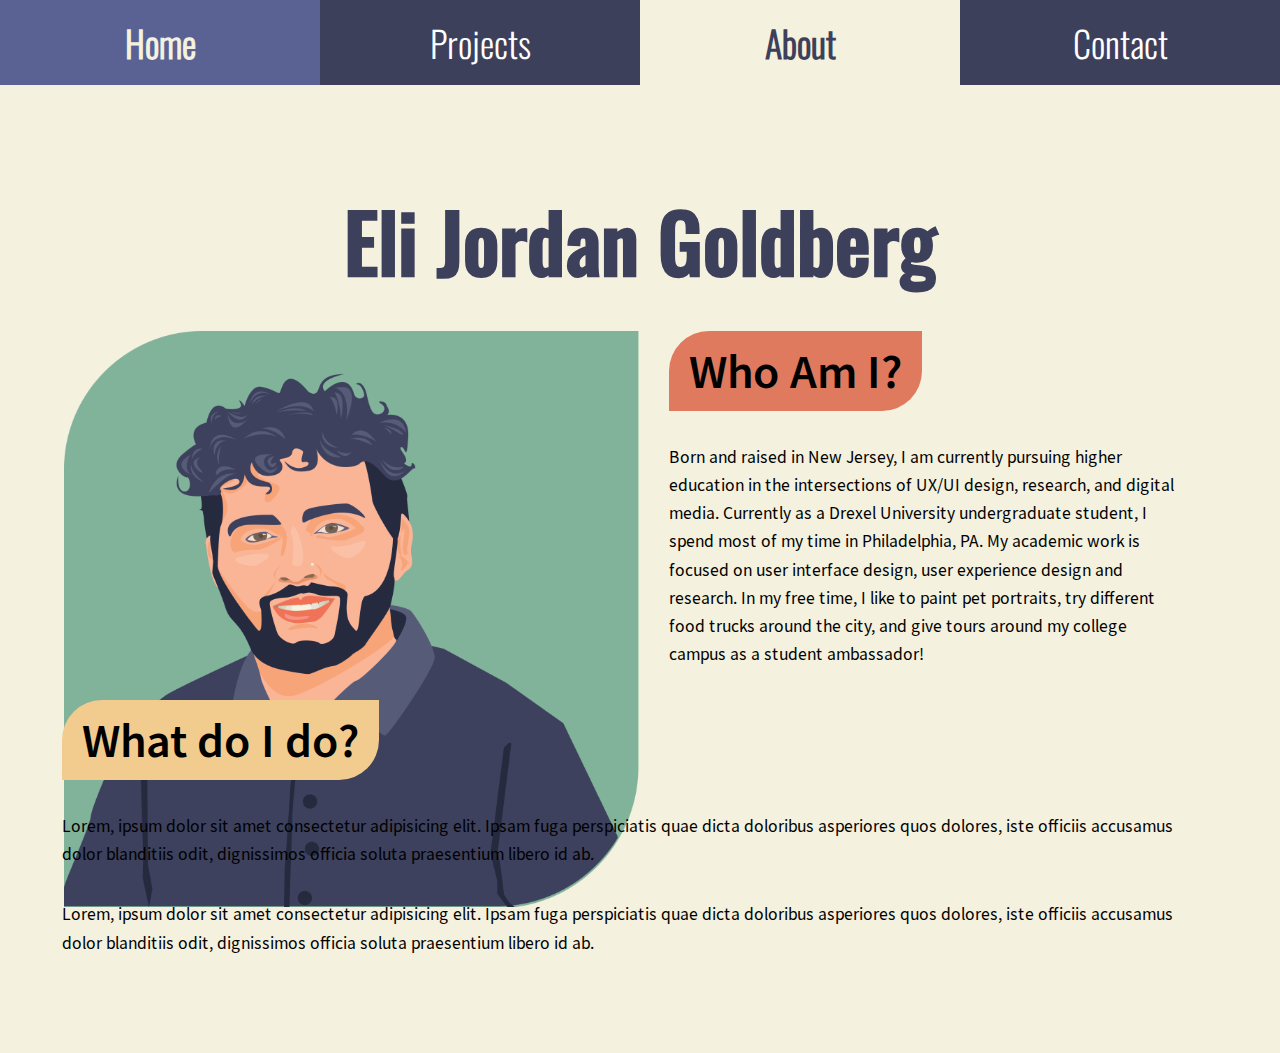
==== about.html @ 9861c435 "cosign content and initial contact info" ====
<!DOCTYPE html>
<html lang="en">
<head>
    <meta charset="UTF-8">
    <meta http-equiv="X-UA-Compatible" content="IE=edge">
    <meta name="viewport" content="width=device-width, initial-scale=1.0">
    <link rel="stylesheet" href="stylesheet.css">
    <title>Home-EJGDesign</title>
</head>
<body>
    <header>
            <img id="toggleopen" class="icon" src="imgs/menubutton.png" alt="hamburger menu icon"/>
        <nav id="menunav">
                <img id="toggleclose" class="icon" src="imgs/menuexit.png" alt="close menu icon" />
            <ul>
                <li>
                    <a  href="index.html">Home</a>
                </li>
                <li>
                    <a href="index.html#projects">Projects</a>
                </li>
                <li>
                    <a class="currentpage" href="about.html">About</a>
                </li>
                <li>
                    <a href="contact.html">Contact</a>
                </li>
            </ul>
        </nav>
        <section>
         <h1>
             Eli Jordan Goldberg
         </h1>
        <div class="wrapper1">
            <img class="heroimg" src="imgs/heroimg2.png" alt="illustration of designer Eli Goldberg with a green background"/>
            <section class=" aboutleft vertflex">
                <div>
                    <h2 class="red">
                        Who Am I?
                    </h2>
                </div>
                <div>
                    <p>
                        Born and raised in New Jersey, I am currently pursuing higher education in the intersections of UX/UI design, research, and digital media. Currently as a Drexel University undergraduate student, I spend most of my time in Philadelphia, PA. My academic work is focused on user interface design, user experience design and research. In my free time, I like to paint pet portraits, try different food trucks around the city, and give tours around my college campus as a student ambassador!
                    </p>
                </div>
            <div class="vertflex aboutpg whatdoido ">
                <div>
                    <h2 class="yellow right">
                        What do I do?
                    </h2>
                </div>
                <p>
                    Lorem, ipsum dolor sit amet consectetur adipisicing elit. Ipsam fuga perspiciatis quae dicta doloribus asperiores quos dolores, iste officiis accusamus dolor blanditiis odit, dignissimos officia soluta praesentium libero id ab.
                </p>
                <p>
                    Lorem, ipsum dolor sit amet consectetur adipisicing elit. Ipsam fuga perspiciatis quae dicta doloribus asperiores quos dolores, iste officiis accusamus dolor blanditiis odit, dignissimos officia soluta praesentium libero id ab.
                </p>
            </div>
        </section>
    </div>
</section>
        </header>
    <script src="script.js"></script>
</body>
---- stylesheet.css ----
* {
    box-sizing: border-box;
    -moz-box-sizing: border-box;
    -webkit-box-sizing: border-box;
  }

:root {
    --main_bg: #F4F1DE;
    --mainred: #E07A5F;
    --maingreen: #81B29A;
    --mainblue: #5A6193;
    --mainnavy: #3D405B;
    --mainyellow: #F2CC8F;

    --border_rad: 40px 0 40px 0;

    --largetextmob: 2.8rem;
    --navtextmob: 2.25rem;
    --medtextmob: 1.4rem;
    --smalltextmob: 1.2rem;

    --margintgr: 7.5vw 0 2.5vw 0;
    --marginapt: 10vw 0;
}

@font-face {
    font-family: OswaldBold;
    src: url(fonts/Oswald-VariableFont_wght.ttf);
    font-weight: 500;
  }
  @font-face {
    font-family: Oswald;
    src: url(fonts/Oswald-VariableFont_wght.ttf);
    font-weight: 300;
  }

  @font-face {
    font-family: SemiBoldSSP;
    src: url(fonts/SourceSansPro-SemiBold.ttf);
  }

  @font-face {
    font-family: BoldSSP;
    src: url(fonts/SourceSansPro-Bold.ttf);
  }
  @font-face {
    font-family: ItalicSSP;
    src: url(fonts/SourceSansPro-Italic.ttf);
  }

  @font-face {
    font-family: RegSSP;
    src: url(fonts/SourceSansPro-Regular.ttf);
  }
/* Background Color */
body {
    background-color: var(--main_bg);
    margin: 0;
}
section {
    /* position: static; */
    padding: 0 5%;
    margin: var(--marginapt);
}
/* Shapes */
.square {
    min-height: 10vw;
    min-width: 10vw;
    max-width: 400px;
    max-height: 400px;
    border-radius: var(--border_rad);
    margin: 0 2vw;
    padding: .75rem;
}

.itemsquare {
    position: relative;
    display: inline-block;
    width: 80%;
    max-width: 250px;

    border-radius: var(--border_rad);
    padding: 1.5rem;
    margin: 0 0 5vw;
}

.borderoppo {
    border-radius: 0 40px 0 40px;
}

/* Colors */

.blue {
    background-color: var(--mainblue);
}
.red {
    background-color: var(--mainred);
}
.green {
    background-color: var(--maingreen);
}
.yellow {
    background-color: var(--mainyellow);
}
.whitetext {
    color: white;
}
/* Fonts */
h1 {
    font-family: 'Segoe UI', Tahoma, Geneva, Verdana, sans-serif;
    font-family: "OswaldBold";
    font-size: var(--largetextmob);
    color: var(--mainnavy);
    text-align: center;
    margin: var(--margintgr);
}
h2 {
    display: inline-block;
    font-family: Verdana, Geneva, Tahoma, sans-serif;
    font-family: "SemiBoldSSP";
    font-size: 1.75rem;
    border-radius: var(--border_rad);
    padding: 10px 20px;
    margin: 0 0 2rem;
}
h3 {
    float: left;
    font-family: 'Segoe UI', Tahoma, Geneva, Verdana, sans-serif;
    font-family: "ItalicSSP";
    font-size: var(--medtextmob);
    margin: 0;
    text-align: center;
}
h4 {
    /* button */
    display: inline-block;
    font-family: Verdana, Geneva, Tahoma, sans-serif;
    font-family: "RegSSP";
    font-size: 1.2rem;
    color: white;
    margin: 10px 0;
    
}
h5 {
    font-family: 'Segoe UI', Tahoma, Geneva, Verdana, sans-serif;
    font-family: "Oswald";
    font-size: 1.6rem;
    color: black;
    /* padding: .5rem 1rem 0; */
    margin: 3rem auto 0;
    text-align: center;

}
h6 {
    font-family: 'Segoe UI', Tahoma, Geneva, Verdana, sans-serif;
    font-family: "Oswald";
    font-size: 1.4rem;
    color: var(--mainblue);
    margin: 2rem 0 1rem;
}
p {
    font-family: Verdana, Geneva, Tahoma, sans-serif;
    font-family: "RegSSP";
    font-size: 1.2rem;
    line-height: 1.8rem;
    margin: 0 0 2rem;
}
h5 + p {
    margin-top: 2.5rem;
}
q {
    font-family: Verdana, Geneva, Tahoma, sans-serif;
    font-family: "RegSSP";
    font-style: italic;
    color:var(--mainnavy);
    line-height: 1.4;
    font-size: 1rem;
    display: block;
    margin: 0 0 2rem;
}
/* Flexbox */
.wrapper {
    display: flex;
    width:100%;
    padding: 0;
    justify-content: space-between;
    align-content: center;
}

.vertflex {
    display: flex;
    flex-direction: column;
}

button {
    width:fit-content;
    display: flex;
    flex-wrap: nowrap;
    flex-direction: row;
    align-items: center;
    justify-items: center;
    background-color: var(--mainnavy);
    padding: 5px 20px;
    border-radius: 50px;
    border-width: 0;
}

.right {
    float: right;
    align-self: flex-end;
}
/* Images */
.heroimg {
    max-width: 100%;
    min-width: 35vw;
}
.caseimg, .caseimgsmaller {
    width: 100%;
    margin: 1rem 0 0;
}
.maincaseimg {
    width:100%;
    margin-top: -20%;
    z-index: -1;
}
.starting {
    margin-top:0;
}
.coverimg {
    display: block;
    max-width: 90%;
    margin: 5% auto;
}
.arrow {
    margin: 0 auto;
    height: 2rem;
}

.itemheading {
    font-family: 'Segoe UI', Tahoma, Geneva, Verdana, sans-serif;
    font-family: "BoldSSP";
    font-weight: bold;
    font-size: var(--medtextmob);
}


.itemtrait {
    background-color: var(--main_bg);
    padding: 1rem 1rem 1rem 3rem;
    float: inline-end;
    border-radius: 0 50px 50px 0;
    margin-left: -1.5rem;

}

p + .caseimg {
    margin: 1rem 0;
}

ol li {
    text-align: left;
    margin: 1rem 0;
}
ol {
    padding: 0;
}

/* nav menu */

#toggleopen {
    position: relative;
    top: 0;
    left: 0;
}
nav {
    background-color: var(--mainnavy);
    position: relative;
    width: 100vw;
    padding: 0 0 5% 0;
    display: none;
}
.invisible {
    display: none;
}

.visible {
    display: block;
    animation: fadein .35s ease-in-out 0s normal;
}

@keyframes fadein {
    from {
        transform: translateY(-100%);
        /* opacity: 0%; */
    }
    to {
        transform: translateY(0%);
        /* opacity: 100%; */
    }
}

.icon {
 padding: 5% 0 0 5%;
}
ul {
    padding: 0;
}
li {
    list-style: none;
    text-align: center;
    margin: 5%;
}
a {
    color: white;
    text-decoration: none;
    font-family: 'Segoe UI', Tahoma, Geneva, Verdana, sans-serif;
    font-family: "Oswald";
    font-size: var(--navtextmob);    
}
button a {
    font-size: var(--medtextmob);  
}

/* Portrait Tablet */

@media screen and (min-width: 680px ) {

.itemsquare {
    max-width: 300px;
}
.heroimg {
    width: 65%;
    height: 65%;
    display: block;

}
section.wrapper {
    flex-direction: column;
    width: 25%;
    height: 100;
    margin: 0 0 0 5%;
    align-content: space-between;
}

section.wrapper div {
    display: block;
}
h3.square {
    font-size: 2.2rem;
    display: flex;
    justify-content: center;
    align-items: center;
}
.about {
    margin-left:0;
    padding: 0;
}
h1 {
    font-size: 4rem;
}
h2 {
    font-size: 2.4rem;
}
h5 {
    font-size: 2rem;

}
.wrapper1, div.wrapper {
    display: flex ;
    flex-direction: row;
    flex-wrap: wrap;
}
p {
    font-size:  var(--smalltextmob);
    line-height: 2rem;
}
.right {
    left:0;
}
section {
    margin: 5% 0;
}
}
@media screen and (min-width: 1024px ) {
    .wrapper2 {
        display: flex;
        flex-direction: row;
        flex-wrap: wrap;
        justify-content:space-between ;
    }
    .wrapper2 > div {
        width:48%;
    }
    .wrapper2 > img {
        width:31%;
    }
    .caseimgsmaller {   
        width: 60%;
        margin: 0 0 0 20%;
    }
    .maincaseimg {
        margin-top: -5%;
    }
    h2#projects {
        margin: 4% 0;
    }
    div.button h4 {
        min-width: fit-content;
    }
    .icon {
        display: none;
    }
    .heroimg{
        width: 50%;
        flex: 0 0 100%;
    }
    .wrapper1 {
        flex-direction: column;
        flex-wrap: wrap;
        max-height: 860px;
        flex-basis: auto;

    }
    .about {
        margin: 0;
        position: relative;
        width: 45%;
        right: 45%;
    }
    .aboutpg {
        position: relative;
        padding: 0;
        /* margin: 5% 0 0; */
        flex: 0 0 40%;
        right:117%;
        width:217%;
    }
    .aboutleft {
        right:0;
        width: 45%;
        position: relative;
        padding: 0;
        margin: 0;
        flex: 0 0 40%;
    }
    p {
        font-size: 1.1rem;
        line-height: 1.6;
    }
    h3.square {
        font-size: 2.5rem;
    }
    h2 {
        font-size: 3rem;
    }
    h1 {
        font-size: 5rem;
    }
    .itemsquare {
        max-width: 20%;
    }
    .button h4 {
        font-size: 1.1rem;
    }
    .arrow {
        width: 2rem;
    }
    section.wrapper {
        flex-direction: row;
        margin: 4% 0 0;
        align-content: space-evenly;
        height: 5%; 
        width: 100%;
        flex: 0 0 40%;
        justify-content: stretch;
    }
    .itemsquare {
        max-width: 24%;
    }
    #menunav {
        display: block;
        padding: 0;

    }
    ul {
        margin: 0;
        display: flex;
        flex-direction: row;
        justify-content: space-between;
    }
    li {
        width: 100%;
        margin: 0;
        height: 100%;
    }
    a {
        display: inline-block;
        padding: 1rem;
        width: 100%;
    }
    a:not(.currentpage):hover {
        color:var(--main_bg);
        font-weight: bold;
        background-color: var(--mainblue);
    }
    .currentpage {
        color:var(--mainnavy);
        font-weight: bold;
        background-color: var(--main_bg);
    }
    .right {
        float: none;
    }
}
@media screen and (min-width: 1200px ) { 
    .about {
        margin: 10% 0 0;
    }
}


@media screen and (min-width: 1440px ) { 
    section {
        margin: 5% auto;
    }
    h2.red, section.about.vertflex {
        margin-top: 0;
    }
    .heroimg {
        width: 33%;
    }
    .whatdoido {
        width: 100%;
        right: 0;
    }
    .about {
        width: 40%;
        height:60%;
        right: auto; 
        order:2;
    }
    section.wrapper {
        justify-content: stretch;
        align-content: stretch;
        width: 40%;
        height:40%;
        order:3;
    }
    h3.blue.square {
        margin-left: 0;
    }
    .square {
        margin: 0 5%;
    }
    h1 {
        font-size: 7rem ;
    }
    p {
        font-size: 1rem;
    }
    h2 {
        font-size: 2.5rem;
    }
    .arrow {
        width: 2.5rem;
        height: 2.5rem;
    }
    h3.square {
        font-size: 2rem;
    }
    .about.vertflex {
        justify-content: stretch;
        align-content: stretch;
        height:50%;
    }
    .wrapper1 {
        max-height: 600px;
    }
}
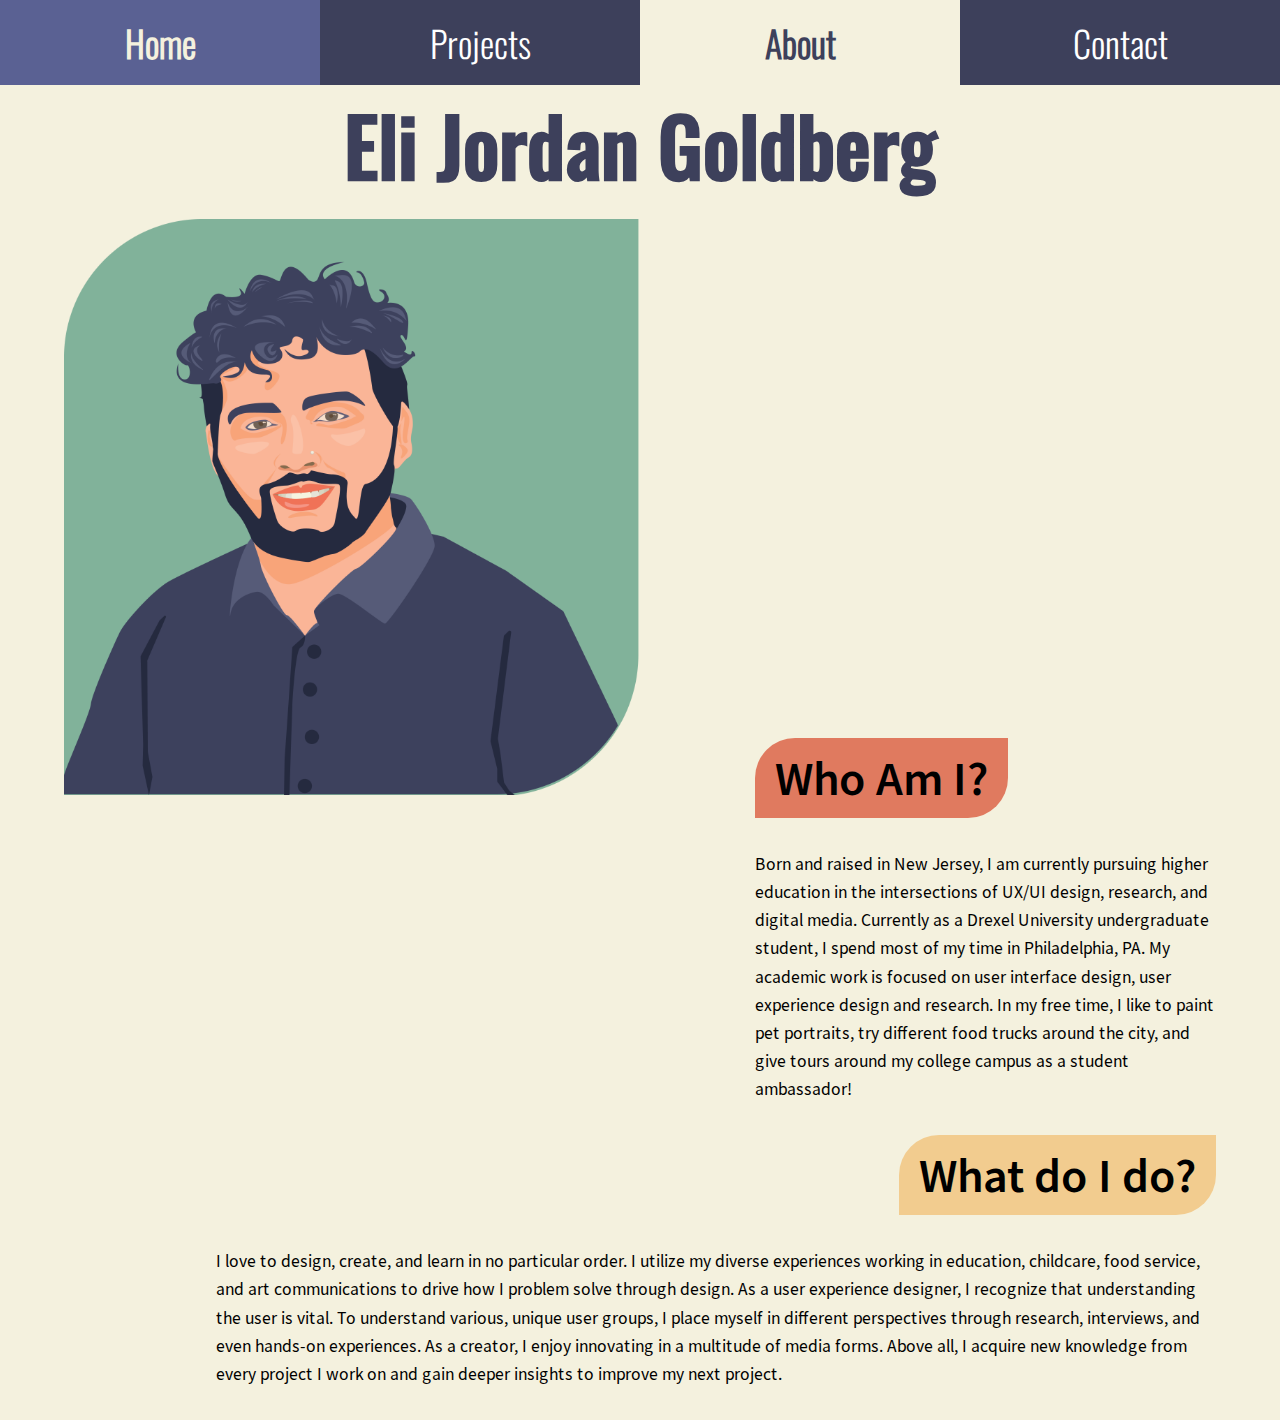
==== commit 233900a6: "homepage aesthetic update" ====
--- a/about.html
+++ b/about.html
@@ -51,10 +51,7 @@
                     </h2>
                 </div>
                 <p>
-                    Lorem, ipsum dolor sit amet consectetur adipisicing elit. Ipsam fuga perspiciatis quae dicta doloribus asperiores quos dolores, iste officiis accusamus dolor blanditiis odit, dignissimos officia soluta praesentium libero id ab.
-                </p>
-                <p>
-                    Lorem, ipsum dolor sit amet consectetur adipisicing elit. Ipsam fuga perspiciatis quae dicta doloribus asperiores quos dolores, iste officiis accusamus dolor blanditiis odit, dignissimos officia soluta praesentium libero id ab.
+                    I love to design, create, and learn in no particular order. I utilize my diverse experiences working in education, childcare, food service, and art communications to drive how I problem solve through design. As a user experience designer, I recognize that understanding the user is vital. To understand various, unique user groups, I place myself in different perspectives through research, interviews, and even hands-on experiences. As a creator, I enjoy innovating in a multitude of media forms. Above all, I acquire new knowledge from every project I work on and gain deeper insights to improve my next project.
                 </p>
             </div>
         </section>
--- a/stylesheet.css
+++ b/stylesheet.css
@@ -20,7 +20,7 @@
     --smalltextmob: 1.2rem;
 
     --margintgr: 7.5vw 0 2.5vw 0;
-    --marginapt: 10vw 0;
+    --marginapt: 4rem 0;
 }
 
 @font-face {
@@ -60,8 +60,35 @@
 section {
     /* position: static; */
     padding: 0 5%;
-    margin: var(--marginapt);
-}
+    margin: 0 0 3rem;
+}
+.maxwidth {
+    max-width: 1440px;
+}
+
+/* Grid */
+
+.maingrid {
+    display: grid;
+    grid-template-columns: 25% 25% 25% 25% ;
+    grid-template-rows: fit-content 
+}
+
+section {
+    grid-column-start: 1;
+    grid-column-end: 5;
+}
+.titlehead {
+    grid-row-start: 1;
+}
+
+.whoami {
+    grid-row-start: 2;
+}
+#projectssec {
+    grid-row-start: 3;
+}
+
 /* Shapes */
 .square {
     min-height: 10vw;
@@ -69,15 +96,13 @@
     max-width: 400px;
     max-height: 400px;
     border-radius: var(--border_rad);
-    margin: 0 2vw;
     padding: .75rem;
 }
 
 .itemsquare {
     position: relative;
     display: inline-block;
-    width: 80%;
-    max-width: 250px;
+    max-width: 600px;
 
     border-radius: var(--border_rad);
     padding: 1.5rem;
@@ -101,6 +126,9 @@
 }
 .yellow {
     background-color: var(--mainyellow);
+}
+.white {
+    background-color: white;
 }
 .whitetext {
     color: white;
@@ -112,7 +140,7 @@
     font-size: var(--largetextmob);
     color: var(--mainnavy);
     text-align: center;
-    margin: var(--margintgr);
+    margin: 0 0 1rem;
 }
 h2 {
     display: inline-block;
@@ -121,7 +149,7 @@
     font-size: 1.75rem;
     border-radius: var(--border_rad);
     padding: 10px 20px;
-    margin: 0 0 2rem;
+    margin: 0 0 1rem;
 }
 h3 {
     float: left;
@@ -139,7 +167,6 @@
     font-size: 1.2rem;
     color: white;
     margin: 10px 0;
-    
 }
 h5 {
     font-family: 'Segoe UI', Tahoma, Geneva, Verdana, sans-serif;
@@ -165,6 +192,11 @@
     line-height: 1.8rem;
     margin: 0 0 2rem;
 }
+
+.visifbig {
+    display: none;
+}
+
 h5 + p {
     margin-top: 2.5rem;
 }
@@ -178,13 +210,90 @@
     display: block;
     margin: 0 0 2rem;
 }
+
+/* Contact  */
+
+.conwrap {
+    display: flex;
+    flex-direction: column;
+    justify-content: space-between;
+    row-gap: 3rem;
+
+}
+
+.icons {
+    width:25%;
+    height:100%;
+    transition: all .2s ease-in-out;
+}
+
+.icons:hover {
+    transform: scale(1.1);
+}
+
+/* Form */
+form {
+    background-color: var(--mainyellow);
+    padding: 2.5rem;
+    width:100%;
+    max-width: 600px;
+    border-radius: 40px 0 40px 0 ;
+    margin: 0 auto;
+    height: 100%;
+}
+.formtitle {
+    margin: 0;
+}
+form input {
+    font-family: Verdana, Geneva, Tahoma, sans-serif;
+    font-family: "RegSSP";
+    font-size: 1.25rem;
+    width:100%;
+    margin: .5rem 0 2rem 0;
+    height: 2rem;
+    border-style: none;
+
+}
+form label {
+    font-family: Verdana, Geneva, Tahoma, sans-serif;
+    font-family: "RegSSP";
+    font-size: 1.5rem;
+    margin: 0 0 1rem 0;
+}
+
+#Message {
+    font-family: Verdana, Geneva, Tahoma, sans-serif;
+    font-family: "RegSSP";
+    font-size: 1.25rem;
+    border-style: none;
+    max-height: 200px;
+    width: 100%;
+    min-width: 100%;
+    max-width: 100%;
+    margin: .5rem 0 2rem 0;
+}
+
+#submitbutton {
+    display:block;
+    margin: 0 auto;
+    padding: 2.5% 5%;
+    width: fit-content;
+    font-size: 1.5rem;
+
+}
+
+.less img.max600 {
+    margin: 0 auto 3rem;
+}
 /* Flexbox */
-.wrapper {
+.wrapper, .wrapperwords {
+    column-gap: 5%;
     display: flex;
     width:100%;
     padding: 0;
     justify-content: space-between;
     align-content: center;
+    margin-top: 5vw;
 }
 
 .vertflex {
@@ -226,6 +335,12 @@
 .starting {
     margin-top:0;
 }
+
+.linediv {
+    max-width: 100%;
+    margin: 1rem 0;
+}
+
 .coverimg {
     display: block;
     max-width: 90%;
@@ -242,7 +357,6 @@
     font-weight: bold;
     font-size: var(--medtextmob);
 }
-
 
 .itemtrait {
     background-color: var(--main_bg);
@@ -257,10 +371,35 @@
     margin: 1rem 0;
 }
 
+.max600 {
+    display: block;
+    margin: 0 auto;
+    width:100%;
+    max-width:600px;
+}
+
 ol li {
     text-align: left;
     margin: 1rem 0;
 }
+
+.caselist {
+    display: block;
+    border-radius: var(--border_rad);
+    border-width: 5px;
+    border-style: solid;
+    border-color: var(--mainyellow);
+    /* background-color: var(--mainyellow); */
+    padding: 2rem;
+    margin: 2rem auto;
+    max-width: 500px
+}
+
+.caselist li {
+    font-family: Verdana, Geneva, Tahoma, sans-serif;
+    font-family: "RegSSP";
+}
+
 ol {
     padding: 0;
 }
@@ -321,12 +460,18 @@
     font-size: var(--medtextmob);  
 }
 
+@media screen and (min-width: 580px ) {
+    h3.square {
+        padding: 2rem 1.25rem;
+    }
+}
+
 /* Portrait Tablet */
 
 @media screen and (min-width: 680px ) {
 
 .itemsquare {
-    max-width: 300px;
+    max-width: 46%;
 }
 .heroimg {
     width: 65%;
@@ -334,22 +479,30 @@
     display: block;
 
 }
-section.wrapper {
+
+.wrapperwords {
     flex-direction: column;
     width: 25%;
+    align-content: space-between;
+    margin-top: 0;
+}
+
+.wrapper {
+    flex-direction: column;
+    /* width: 25%; */
     height: 100;
-    margin: 0 0 0 5%;
     align-content: space-between;
 }
 
-section.wrapper div {
+.wrapper div {
     display: block;
 }
 h3.square {
-    font-size: 2.2rem;
+    font-size: 2rem;
     display: flex;
     justify-content: center;
     align-items: center;
+    padding: 1.25rem;
 }
 .about {
     margin-left:0;
@@ -366,22 +519,61 @@
 
 }
 .wrapper1, div.wrapper {
+    margin-top: 0;
     display: flex ;
     flex-direction: row;
     flex-wrap: wrap;
+    justify-content: space-between;
 }
 p {
     font-size:  var(--smalltextmob);
     line-height: 2rem;
 }
-.right {
+/* .right {
     left:0;
-}
-section {
-    margin: 5% 0;
-}
+} */
+
+.less {
+    justify-content: space-between;
+}
+
+
 }
 @media screen and (min-width: 1024px ) {
+    /* Grid */
+    
+    .linediv {
+        display: none;
+    }
+
+
+    .maingrid {
+        display: grid;
+        grid-template-columns: 25% 25% 25% 25% ;
+        grid-template-rows: fit-content 
+    }
+    
+    section {
+        grid-column-start: 1;
+        grid-column-end: 5;
+    }
+    .titlehead {
+        grid-row-start: 1;
+    }
+    
+    .whoami {
+        grid-column-start: 3;
+        grid-column-end: 5;
+        grid-row-start: 1;
+    }
+    #projectssec {
+        grid-row-start: 3;
+    }
+
+    .max600 {
+        max-width: 500px;
+    }
+    
     .wrapper2 {
         display: flex;
         flex-direction: row;
@@ -401,9 +593,6 @@
     .maincaseimg {
         margin-top: -5%;
     }
-    h2#projects {
-        margin: 4% 0;
-    }
     div.button h4 {
         min-width: fit-content;
     }
@@ -424,8 +613,7 @@
     .about {
         margin: 0;
         position: relative;
-        width: 45%;
-        right: 45%;
+        /* right: 45%; */
     }
     .aboutpg {
         position: relative;
@@ -452,6 +640,7 @@
     }
     h2 {
         font-size: 3rem;
+        margin: 0 0 2rem;
     }
     h1 {
         font-size: 5rem;
@@ -465,17 +654,25 @@
     .arrow {
         width: 2rem;
     }
-    section.wrapper {
+   .wrapper {
         flex-direction: row;
         margin: 4% 0 0;
         align-content: space-evenly;
-        height: 5%; 
         width: 100%;
         flex: 0 0 40%;
         justify-content: stretch;
-    }
+        column-gap: 0;
+    }
+
+    .wrapperwords {
+        flex-direction: row;
+        align-content: space-between ;
+        width: 100%;
+        margin: 2rem 0 0;
+    }
+
     .itemsquare {
-        max-width: 24%;
+        max-width: 23%;
     }
     #menunav {
         display: block;
@@ -508,37 +705,77 @@
         font-weight: bold;
         background-color: var(--main_bg);
     }
-    .right {
+    /* .right {
         float: none;
-    }
-}
-@media screen and (min-width: 1200px ) { 
-    .about {
-        margin: 10% 0 0;
+    } */
+   .more {
+    width: 45%;
+   }
+
+   .less div {
+    margin: 0;
+    justify-self: end;
+   }
+  
+
+   .less {
+    width: 45%;
+    display: flex;
+    flex-direction: column;
+    justify-content: space-between;
+    align-items:center;
+   }
+    .conwrap {
+        flex-direction: row;
+        flex-wrap: wrap;
+    }
+    h3.square {
+        font-size: 1.8rem;
+        padding: 4rem 2rem;
+
+    }
+}
+
+@media screen and (min-width: 1100px ) { 
+    .icongroup {
+        max-width: 450px;
+
+    }
+    .whoami {
+        padding: 0 10% 0 5%;
+    }
+    h3.square {
+        font-size: 2rem;
+    }
+}
+@media screen and (min-width: 1240px ) { 
+    .heroimg {
+        max-width:50%;
+    }
+    .wrapperwords {
+        width: 47.5%;
+        margin-left: 2.5%;
+    }
+    .wrapper1 {
+        flex-direction: row ;
+        align-items: baseline;
+    }
+    h3.square {
+        font-size: 2rem;
+        padding: 2rem 1rem;
     }
 }
 
 
 @media screen and (min-width: 1440px ) { 
-    section {
-        margin: 5% auto;
-    }
-    h2.red, section.about.vertflex {
-        margin-top: 0;
-    }
-    .heroimg {
-        width: 33%;
-    }
+    /* section {
+        margin: 0 0 6rem;
+    } */
     .whatdoido {
         width: 100%;
         right: 0;
     }
-    .about {
-        width: 40%;
-        height:60%;
-        right: auto; 
-        order:2;
-    }
+
     section.wrapper {
         justify-content: stretch;
         align-content: stretch;
@@ -546,6 +783,7 @@
         height:40%;
         order:3;
     }
+
     h3.blue.square {
         margin-left: 0;
     }
@@ -556,7 +794,7 @@
         font-size: 7rem ;
     }
     p {
-        font-size: 1rem;
+        font-size: 1.2rem;
     }
     h2 {
         font-size: 2.5rem;
@@ -565,9 +803,7 @@
         width: 2.5rem;
         height: 2.5rem;
     }
-    h3.square {
-        font-size: 2rem;
-    }
+
     .about.vertflex {
         justify-content: stretch;
         align-content: stretch;
@@ -576,4 +812,17 @@
     .wrapper1 {
         max-height: 600px;
     }
-}
+    #projectssec {
+        margin: 5% 0 0;
+    }
+}
+@media screen and (min-width: 1600px ) { 
+    #projectssec {
+        margin: 12% 0 0;
+    }
+}
+@media screen and (min-width: 1750px ) { 
+    .visifbig {
+        display: block;
+    }
+}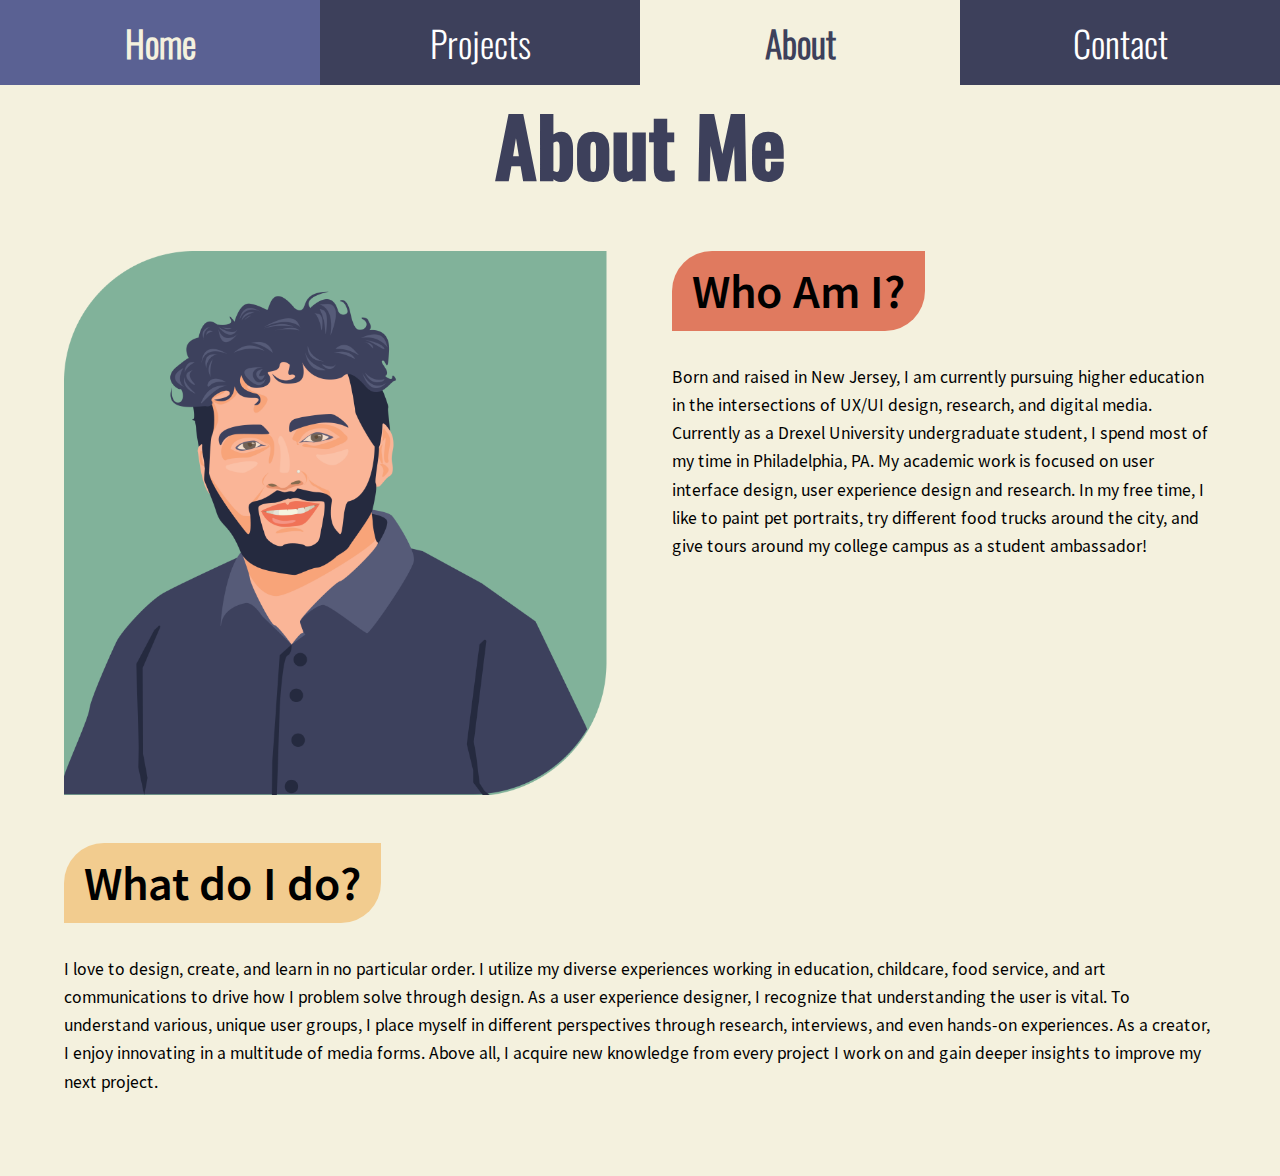
==== commit 4d62dc41: "update about and homepage" ====
--- a/about.html
+++ b/about.html
@@ -27,13 +27,17 @@
                 </li>
             </ul>
         </nav>
+    </header>
+    <section>
+        <h1>
+            About Me
+        </h1>
+       </section>
+    <main class="flexcontain">
         <section>
-         <h1>
-             Eli Jordan Goldberg
-         </h1>
-        <div class="wrapper1">
             <img class="heroimg" src="imgs/heroimg2.png" alt="illustration of designer Eli Goldberg with a green background"/>
-            <section class=" aboutleft vertflex">
+        </section>
+        <section class="firstabout">
                 <div>
                     <h2 class="red">
                         Who Am I?
@@ -44,9 +48,11 @@
                         Born and raised in New Jersey, I am currently pursuing higher education in the intersections of UX/UI design, research, and digital media. Currently as a Drexel University undergraduate student, I spend most of my time in Philadelphia, PA. My academic work is focused on user interface design, user experience design and research. In my free time, I like to paint pet portraits, try different food trucks around the city, and give tours around my college campus as a student ambassador!
                     </p>
                 </div>
-            <div class="vertflex aboutpg whatdoido ">
+        </section>
+        <section class="whatdoido">
+            <div>
                 <div>
-                    <h2 class="yellow right">
+                    <h2 class="yellow">
                         What do I do?
                     </h2>
                 </div>
@@ -55,8 +61,9 @@
                 </p>
             </div>
         </section>
-    </div>
-</section>
-        </header>
+        <!-- <section>
+            <img class="heroimg" src="imgs/Heroimgportfoliosite.jpg">
+        </section> -->
+    </main>
     <script src="script.js"></script>
 </body>--- a/stylesheet.css
+++ b/stylesheet.css
@@ -74,6 +74,12 @@
     grid-template-rows: fit-content 
 }
 
+.flexcontain {
+    display: flex;
+    direction: row;
+    flex-wrap: wrap;
+}
+
 section {
     grid-column-start: 1;
     grid-column-end: 5;
@@ -191,6 +197,9 @@
     font-size: 1.2rem;
     line-height: 1.8rem;
     margin: 0 0 2rem;
+}
+.firstabout p {
+    margin-bottom: 0;
 }
 
 .visifbig {
@@ -229,6 +238,10 @@
 
 .icons:hover {
     transform: scale(1.1);
+}
+
+section:first-of-type {
+    margin: 0 0 3rem;
 }
 
 /* Form */
@@ -473,11 +486,16 @@
 .itemsquare {
     max-width: 46%;
 }
+
+
 .heroimg {
     width: 65%;
-    height: 65%;
+    /* height: 65%; */
     display: block;
-
+}
+.flexcontain section .heroimg {
+    max-width: 100%;
+    width: 100%;
 }
 
 .wrapperwords {
@@ -542,6 +560,23 @@
 @media screen and (min-width: 1024px ) {
     /* Grid */
     
+    .flexcontain section:first-of-type {
+        width:50%;
+        padding: 0 2.5% 0 5%;
+    }
+
+    .flexcontain section img {
+        width:100%;
+    }
+
+    .firstabout {
+        width:50%;
+        padding: 0 5% 0 2.5%;
+    }
+    /* .whatdoido {
+        width:50%;
+    } */
+
     .linediv {
         display: none;
     }
@@ -561,6 +596,10 @@
         grid-row-start: 1;
     }
     
+    /* .vertflex div {
+        width: 50%;
+    } */
+
     .whoami {
         grid-column-start: 3;
         grid-column-end: 5;
@@ -603,6 +642,9 @@
         width: 50%;
         flex: 0 0 100%;
     }
+    .flexcontain section .heroimg {
+        max-width: 100%;
+    }
     .wrapper1 {
         flex-direction: column;
         flex-wrap: wrap;
@@ -620,8 +662,6 @@
         padding: 0;
         /* margin: 5% 0 0; */
         flex: 0 0 40%;
-        right:117%;
-        width:217%;
     }
     .aboutleft {
         right:0;
@@ -752,6 +792,9 @@
     .heroimg {
         max-width:50%;
     }
+    .flexcontain section .heroimg {
+        max-width: 100%;
+    }
     .wrapperwords {
         width: 47.5%;
         margin-left: 2.5%;
@@ -771,10 +814,10 @@
     /* section {
         margin: 0 0 6rem;
     } */
-    .whatdoido {
+    /* .whatdoido {
         width: 100%;
         right: 0;
-    }
+    } */
 
     section.wrapper {
         justify-content: stretch;
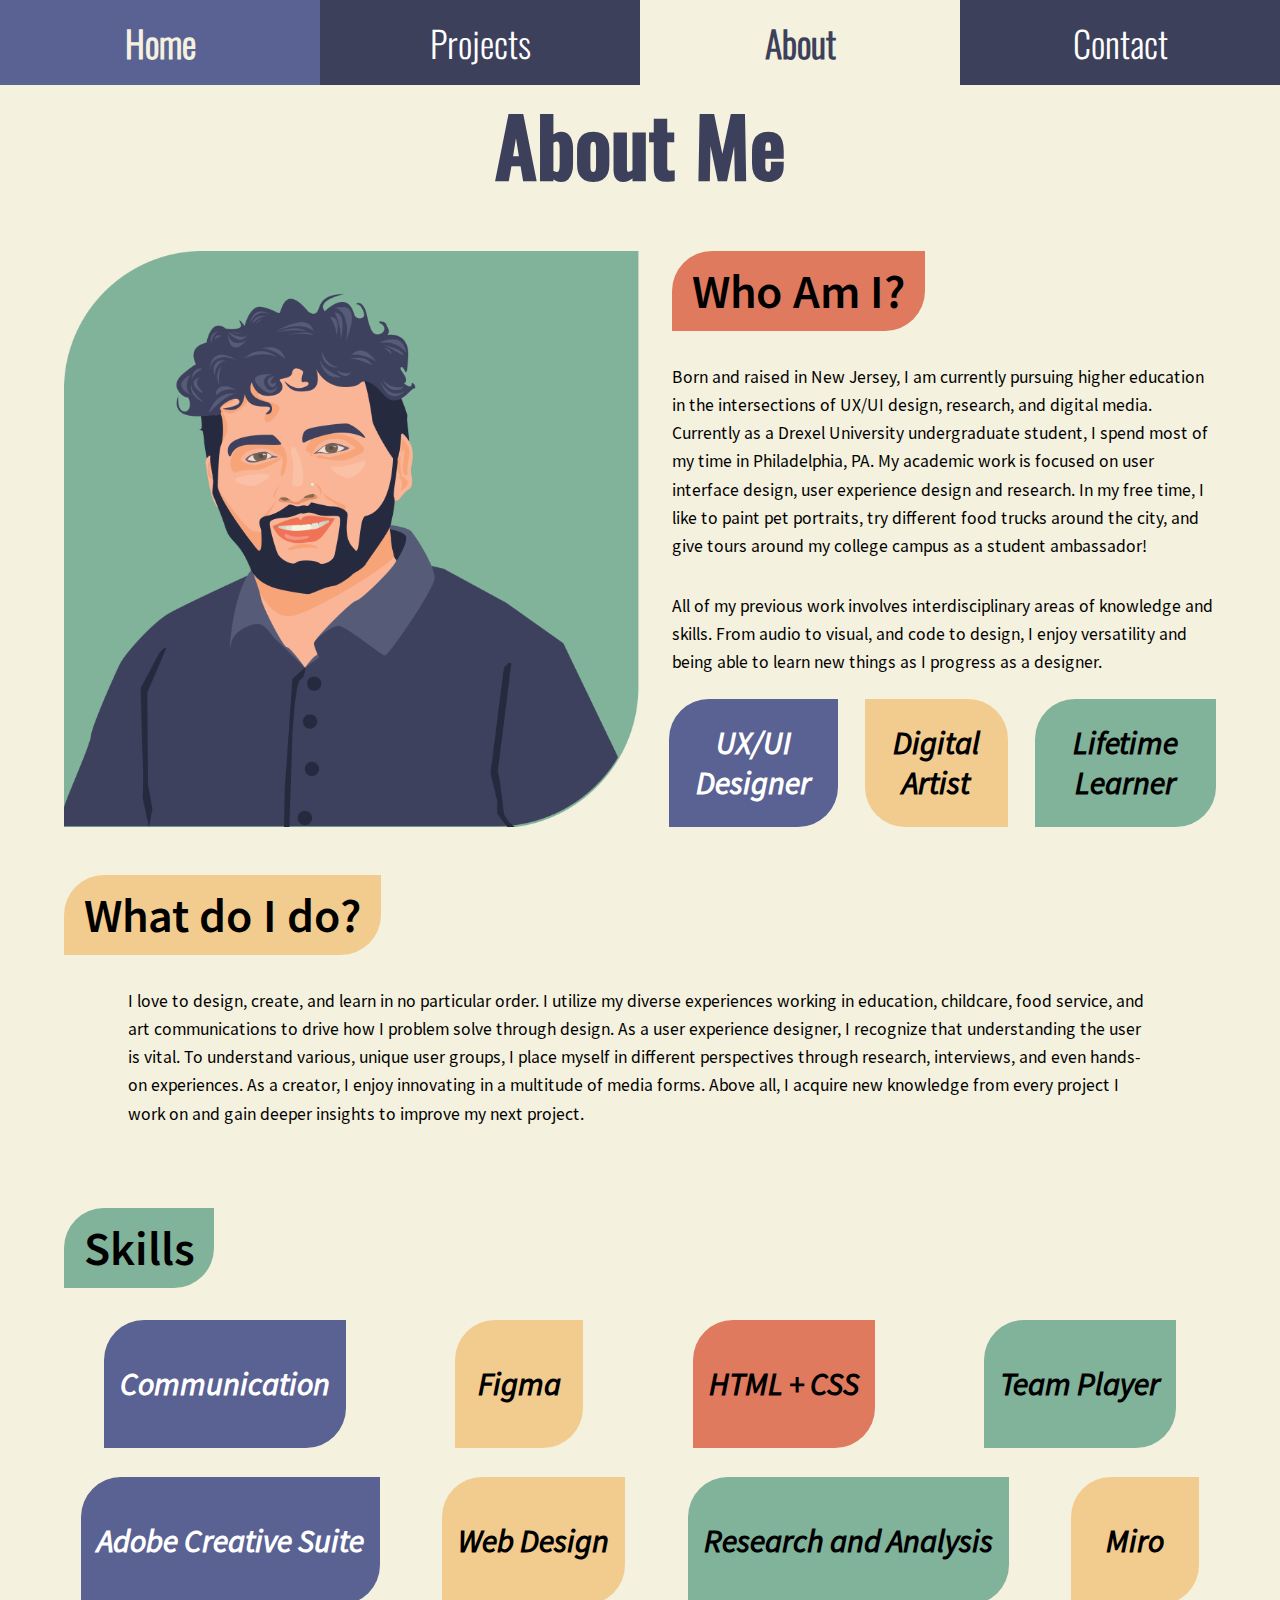
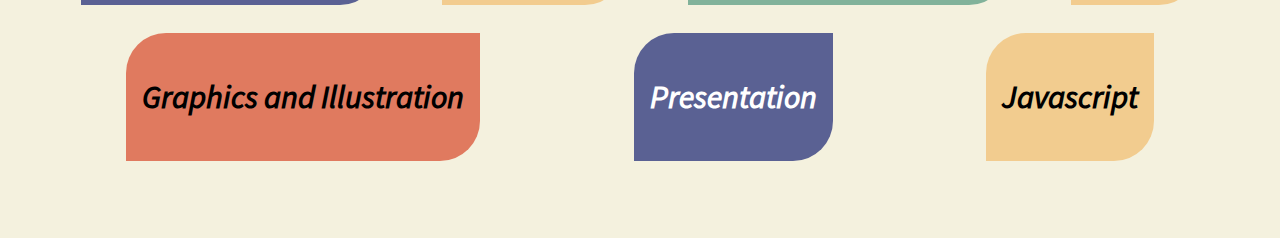
==== commit eb4987cc: "about page update with skills" ====
--- a/about.html
+++ b/about.html
@@ -32,38 +32,120 @@
         <h1>
             About Me
         </h1>
+</section>
+<main class="maingrid">
+<section class="titlehead">
+   <div class="wrapper1">
+           <img class="heroimg" src="imgs/heroimg2.png" alt="illustration of designer Eli Goldberg with a green background"/>
+           <div class="wrapperwords">
+           <div>
+               <h3 class=" blue square whitetext">
+                   UX/UI Designer
+               </h3>
+           </div>
+           <div>
+               <h3 class="yellow square borderoppo">
+                   Digital Artist
+               </h3>
+           </div>
+           <div>
+               <h3 class=" green square">
+                   Lifetime Learner
+               </h3>
+           </div>
+       </div>
+       </div>
+   </section>
+   <section class="whoami">
+       <img src="imgs/divider1.svg" class="linediv">
+           <div class="about vertflex">
+               <div>
+                   <h2 class="red">
+                       Who Am I?
+                   </h2>
+               </div>
+               <div>
+                   <p>
+                       Born and raised in New Jersey, I am currently pursuing higher education in the intersections of UX/UI design, research, and digital media. Currently as a Drexel University undergraduate student, I spend most of my time in Philadelphia, PA. My academic work is focused on user interface design, user experience design and research. In my free time, I like to paint pet portraits, try different food trucks around the city, and give tours around my college campus as a student ambassador!
+                   </p>
+                   <p>
+                        All of my previous work involves interdisciplinary areas of knowledge and skills. From audio to visual, and code to design, I enjoy versatility and being able to learn new things as I progress as a designer.
+                   </p>
+               </div>
+           </div>
+       </div>
+       <img src="imgs/divider2.svg" class="linediv">
        </section>
-    <main class="flexcontain">
-        <section>
-            <img class="heroimg" src="imgs/heroimg2.png" alt="illustration of designer Eli Goldberg with a green background"/>
-        </section>
-        <section class="firstabout">
-                <div>
-                    <h2 class="red">
-                        Who Am I?
-                    </h2>
-                </div>
-                <div>
-                    <p>
-                        Born and raised in New Jersey, I am currently pursuing higher education in the intersections of UX/UI design, research, and digital media. Currently as a Drexel University undergraduate student, I spend most of my time in Philadelphia, PA. My academic work is focused on user interface design, user experience design and research. In my free time, I like to paint pet portraits, try different food trucks around the city, and give tours around my college campus as a student ambassador!
-                    </p>
-                </div>
-        </section>
-        <section class="whatdoido">
-            <div>
-                <div>
-                    <h2 class="yellow">
-                        What do I do?
-                    </h2>
-                </div>
-                <p>
-                    I love to design, create, and learn in no particular order. I utilize my diverse experiences working in education, childcare, food service, and art communications to drive how I problem solve through design. As a user experience designer, I recognize that understanding the user is vital. To understand various, unique user groups, I place myself in different perspectives through research, interviews, and even hands-on experiences. As a creator, I enjoy innovating in a multitude of media forms. Above all, I acquire new knowledge from every project I work on and gain deeper insights to improve my next project.
-                </p>
-            </div>
-        </section>
-        <!-- <section>
-            <img class="heroimg" src="imgs/Heroimgportfoliosite.jpg">
-        </section> -->
+       <section>
+        <h2 class="yellow">
+            What do I do?
+        </h2>
+        <p>
+            I love to design, create, and learn in no particular order. I utilize my diverse experiences working in education, childcare, food service, and art communications to drive how I problem solve through design. As a user experience designer, I recognize that understanding the user is vital. To understand various, unique user groups, I place myself in different perspectives through research, interviews, and even hands-on experiences. As a creator, I enjoy innovating in a multitude of media forms. Above all, I acquire new knowledge from every project I work on and gain deeper insights to improve my next project.
+        </p>
+       </section>
+       <section>
+        <h2 class="green">
+            Skills
+        </h2>
+        <div class="skillwrapper">
+        <div>
+            <h3 class="blue square whitetext">
+                Communication
+            </h3>
+        </div>
+        <div>
+            <h3 class="yellow square">
+                Figma
+            </h3>
+        </div>
+        <div>
+            <h3 class="red square">
+                HTML + CSS
+            </h3>
+        </div>
+        <div>
+            <h3 class="green square">
+                Team Player
+            </h3>
+        </div>
+        <div>
+            <h3 class="blue square whitetext">
+                Adobe Creative Suite
+            </h3>
+        </div>
+        <div>
+            <h3 class="yellow square">
+                Web Design
+            </h3>
+        </div>
+        <div>
+            <h3 class="green square">
+                Research and Analysis
+            </h3>
+        </div>
+        <div>
+            <h3 class="yellow square">
+                Miro
+            </h3>
+        </div>
+        <div>
+            <h3 class="red square">
+                Graphics and Illustration
+            </h3>
+        </div>
+        <div>
+            <h3 class="blue square whitetext">
+                Presentation
+            </h3>
+        </div>
+        <div>
+            <h3 class="yellow square ">
+                Javascript
+            </h3>
+        </div>
+    </div>
+       </section>
     </main>
     <script src="script.js"></script>
 </body>--- a/stylesheet.css
+++ b/stylesheet.css
@@ -16,7 +16,7 @@
 
     --largetextmob: 2.8rem;
     --navtextmob: 2.25rem;
-    --medtextmob: 1.4rem;
+    --medtextmob: 1.1rem;
     --smalltextmob: 1.2rem;
 
     --margintgr: 7.5vw 0 2.5vw 0;
@@ -63,6 +63,8 @@
     margin: 0 0 3rem;
 }
 .maxwidth {
+    display: block;
+    margin: 0 auto;
     max-width: 1440px;
 }
 
@@ -79,6 +81,9 @@
     direction: row;
     flex-wrap: wrap;
 }
+.flexcontain section, .maingrid section {
+    height: fit-content;
+}
 
 section {
     grid-column-start: 1;
@@ -95,7 +100,23 @@
     grid-row-start: 3;
 }
 
+.skillwrapper {
+    width:100%;
+    display: flex;
+    row-gap: 2.5%;
+    column-gap: 2.5%;;
+    justify-content: space-around;
+    flex-wrap: wrap;
+}
+.skillwrapper div {
+    margin-bottom: 2.5%;
+}
 /* Shapes */
+.bordercut {
+    border-radius: var(--border_rad);
+
+}
+
 .square {
     min-height: 10vw;
     min-width: 10vw;
@@ -185,18 +206,22 @@
 
 }
 h6 {
+    display: block;
     font-family: 'Segoe UI', Tahoma, Geneva, Verdana, sans-serif;
     font-family: "Oswald";
-    font-size: 1.4rem;
+    font-size: 1.8rem;
     color: var(--mainblue);
-    margin: 2rem 0 1rem;
+    margin: 2rem auto 1rem;
+    text-align: center;
 }
 p {
+    display: block;
     font-family: Verdana, Geneva, Tahoma, sans-serif;
     font-family: "RegSSP";
     font-size: 1.2rem;
     line-height: 1.8rem;
-    margin: 0 0 2rem;
+    max-width: 1024px;
+    margin: 0 auto 2rem;
 }
 .firstabout p {
     margin-bottom: 0;
@@ -207,19 +232,48 @@
 }
 
 h5 + p {
-    margin-top: 2.5rem;
-}
+    margin-top: .5rem;
+}
+
+picture + p, img + p {
+    margin-top: 1.5rem;
+}
+
 q {
     font-family: Verdana, Geneva, Tahoma, sans-serif;
     font-family: "RegSSP";
     font-style: italic;
     color:var(--mainnavy);
     line-height: 1.4;
-    font-size: 1rem;
-    display: block;
-    margin: 0 0 2rem;
-}
-
+    font-size: 1.4rem;
+    display: block;
+    max-width: 1024px;
+    margin: 0 auto 2rem;
+}
+.videodesk {
+    width:100%;
+    min-width:60%;
+    max-width: 600px;
+    height: 250px;
+}
+.videomob {
+    max-width:425px;
+    width: 100%;
+    min-width:310px;
+    min-height: 760px;
+}
+ol.starlist {
+    display: block;
+    margin: 0 auto 2rem;
+    width:fit-content;
+}
+
+ol.starlist li {
+    text-align: center;
+    font-family: 'Segoe UI', Tahoma, Geneva, Verdana, sans-serif;
+    font-family: "Oswald";
+    font-size: 1.5rem;
+}
 /* Contact  */
 
 .conwrap {
@@ -227,7 +281,7 @@
     flex-direction: column;
     justify-content: space-between;
     row-gap: 3rem;
-
+    margin-bottom: 5rem;
 }
 
 .icons {
@@ -295,9 +349,18 @@
 
 }
 
-.less img.max600 {
+.contact, form, .icongroup {
+    max-width: 600px;
+    width: 100%;
+    display: block;
     margin: 0 auto 3rem;
 }
+.icongroup {
+    display: flex;
+    justify-content: space-between;
+    margin-bottom: 0;
+}
+
 /* Flexbox */
 .wrapper, .wrapperwords {
     column-gap: 5%;
@@ -327,18 +390,30 @@
     border-width: 0;
 }
 
+button:hover {
+    box-shadow:0px 0px 0px 3px #3D405B inset;
+    background-color: var(--mainblue);
+}
+
 .right {
     float: right;
     align-self: flex-end;
 }
 /* Images */
+.fullwidth {
+    grid-column-start:1;
+    grid-column-end: 5;
+}
+.fullwidthmob {
+    min-width: 100vw;
+}
 .heroimg {
     max-width: 100%;
     min-width: 35vw;
 }
-.caseimg, .caseimgsmaller {
+.caseimg {
     width: 100%;
-    margin: 1rem 0 0;
+    margin: 1rem auto 0;
 }
 .maincaseimg {
     width:100%;
@@ -380,11 +455,8 @@
 
 }
 
-p + .caseimg {
-    margin: 1rem 0;
-}
-
-.max600 {
+
+.maximg {
     display: block;
     margin: 0 auto;
     width:100%;
@@ -405,7 +477,7 @@
     /* background-color: var(--mainyellow); */
     padding: 2rem;
     margin: 2rem auto;
-    max-width: 500px
+    max-width: 600px
 }
 
 .caselist li {
@@ -477,7 +549,16 @@
     h3.square {
         padding: 2rem 1.25rem;
     }
-}
+    .videodesk {
+        height: 400px;
+    }
+}
+
+@media screen and (min-width: 500px ) {
+    h3.square {
+        font-size: 1.4rem;
+    }
+ }
 
 /* Portrait Tablet */
 
@@ -490,7 +571,6 @@
 
 .heroimg {
     width: 65%;
-    /* height: 65%; */
     display: block;
 }
 .flexcontain section .heroimg {
@@ -507,7 +587,6 @@
 
 .wrapper {
     flex-direction: column;
-    /* width: 25%; */
     height: 100;
     align-content: space-between;
 }
@@ -530,10 +609,10 @@
     font-size: 4rem;
 }
 h2 {
-    font-size: 2.4rem;
+    font-size: 2.5rem;
 }
 h5 {
-    font-size: 2rem;
+    font-size: 2.2rem;
 
 }
 .wrapper1, div.wrapper {
@@ -557,7 +636,7 @@
 
 
 }
-@media screen and (min-width: 1024px ) {
+@media screen and (min-width: 1024px ) { 
     /* Grid */
     
     .flexcontain section:first-of-type {
@@ -573,9 +652,6 @@
         width:50%;
         padding: 0 5% 0 2.5%;
     }
-    /* .whatdoido {
-        width:50%;
-    } */
 
     .linediv {
         display: none;
@@ -596,9 +672,6 @@
         grid-row-start: 1;
     }
     
-    /* .vertflex div {
-        width: 50%;
-    } */
 
     .whoami {
         grid-column-start: 3;
@@ -607,10 +680,6 @@
     }
     #projectssec {
         grid-row-start: 3;
-    }
-
-    .max600 {
-        max-width: 500px;
     }
     
     .wrapper2 {
@@ -625,10 +694,6 @@
     .wrapper2 > img {
         width:31%;
     }
-    .caseimgsmaller {   
-        width: 60%;
-        margin: 0 0 0 20%;
-    }
     .maincaseimg {
         margin-top: -5%;
     }
@@ -648,7 +713,7 @@
     .wrapper1 {
         flex-direction: column;
         flex-wrap: wrap;
-        max-height: 860px;
+        /* max-height: 860px; */
         flex-basis: auto;
 
     }
@@ -660,7 +725,6 @@
     .aboutpg {
         position: relative;
         padding: 0;
-        /* margin: 5% 0 0; */
         flex: 0 0 40%;
     }
     .aboutleft {
@@ -745,9 +809,6 @@
         font-weight: bold;
         background-color: var(--main_bg);
     }
-    /* .right {
-        float: none;
-    } */
    .more {
     width: 45%;
    }
@@ -777,10 +838,7 @@
 }
 
 @media screen and (min-width: 1100px ) { 
-    .icongroup {
-        max-width: 450px;
-
-    }
+
     .whoami {
         padding: 0 10% 0 5%;
     }
@@ -805,19 +863,12 @@
     }
     h3.square {
         font-size: 2rem;
-        padding: 2rem 1rem;
+        padding: 1.5rem 1rem;
     }
 }
 
 
 @media screen and (min-width: 1440px ) { 
-    /* section {
-        margin: 0 0 6rem;
-    } */
-    /* .whatdoido {
-        width: 100%;
-        right: 0;
-    } */
 
     section.wrapper {
         justify-content: stretch;
@@ -852,18 +903,9 @@
         align-content: stretch;
         height:50%;
     }
-    .wrapper1 {
-        max-height: 600px;
-    }
-    #projectssec {
-        margin: 5% 0 0;
-    }
-}
-@media screen and (min-width: 1600px ) { 
-    #projectssec {
-        margin: 12% 0 0;
-    }
-}
+
+}
+
 @media screen and (min-width: 1750px ) { 
     .visifbig {
         display: block;
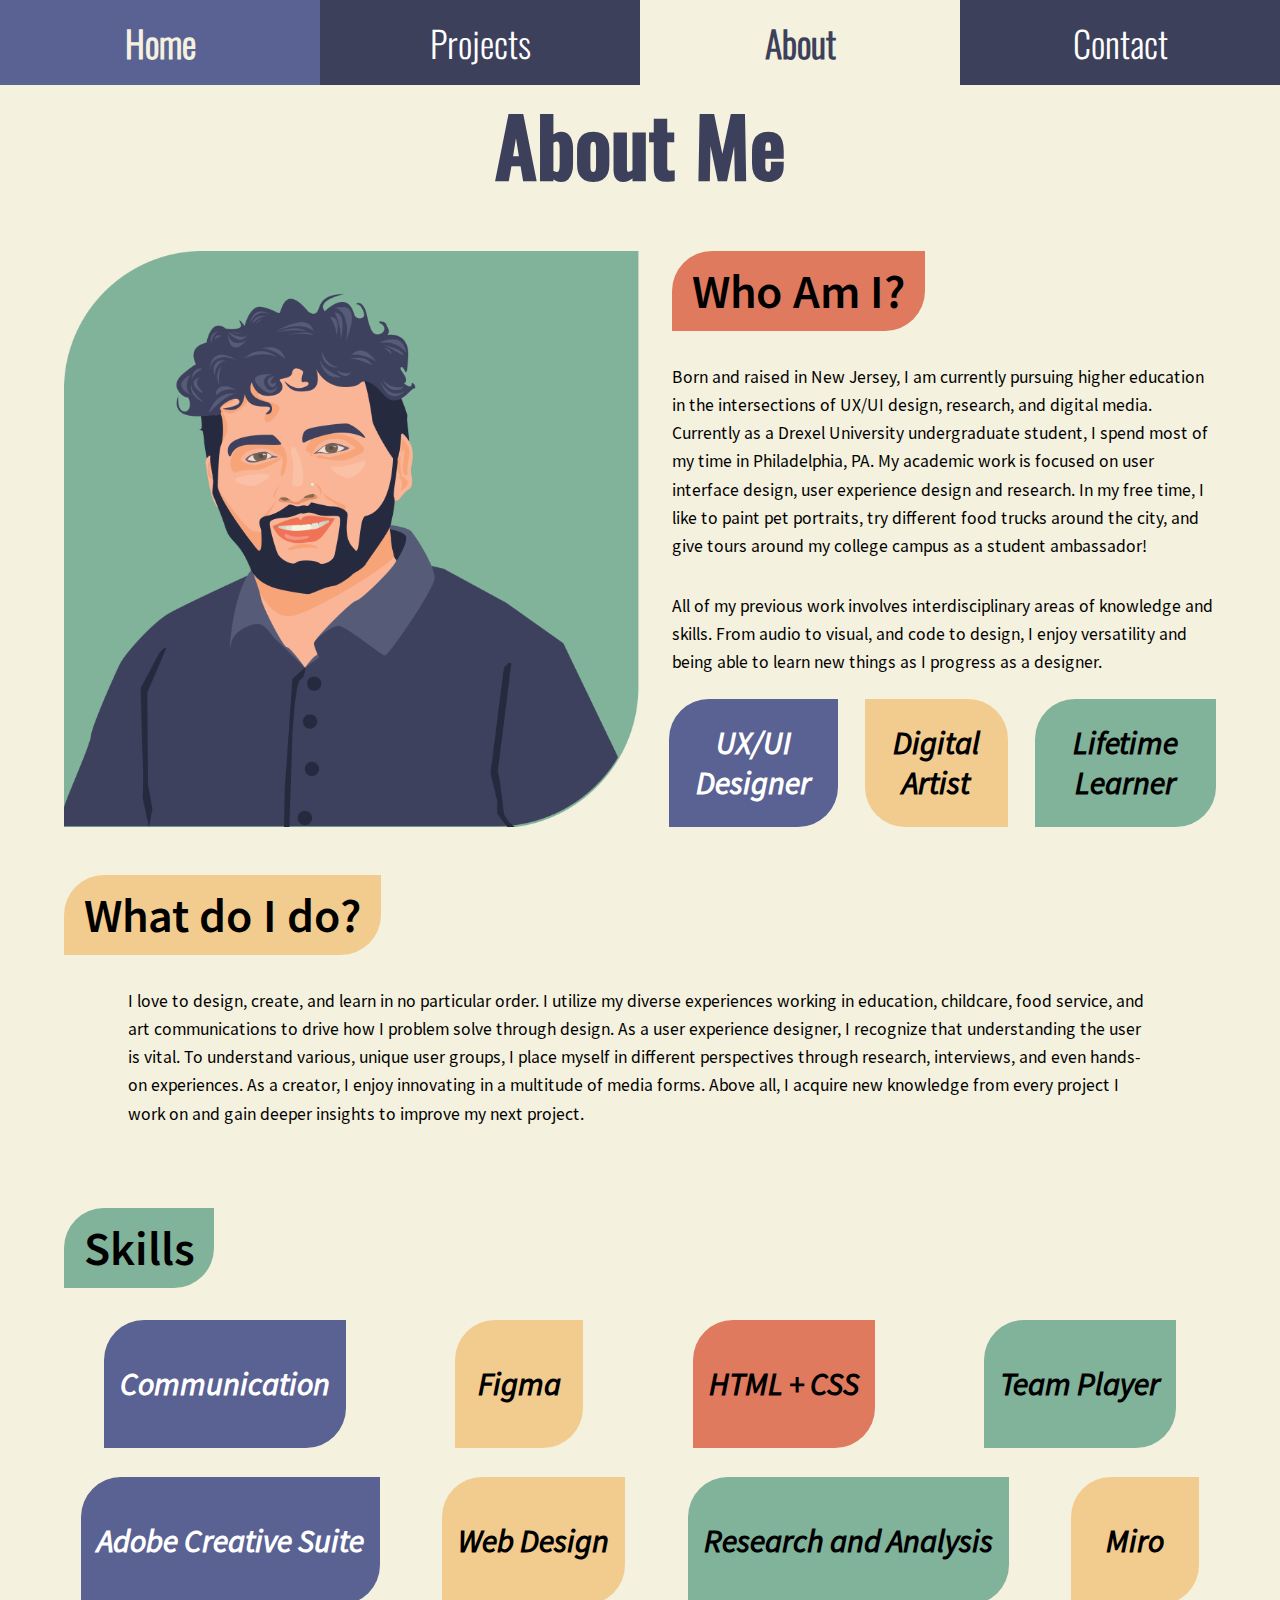
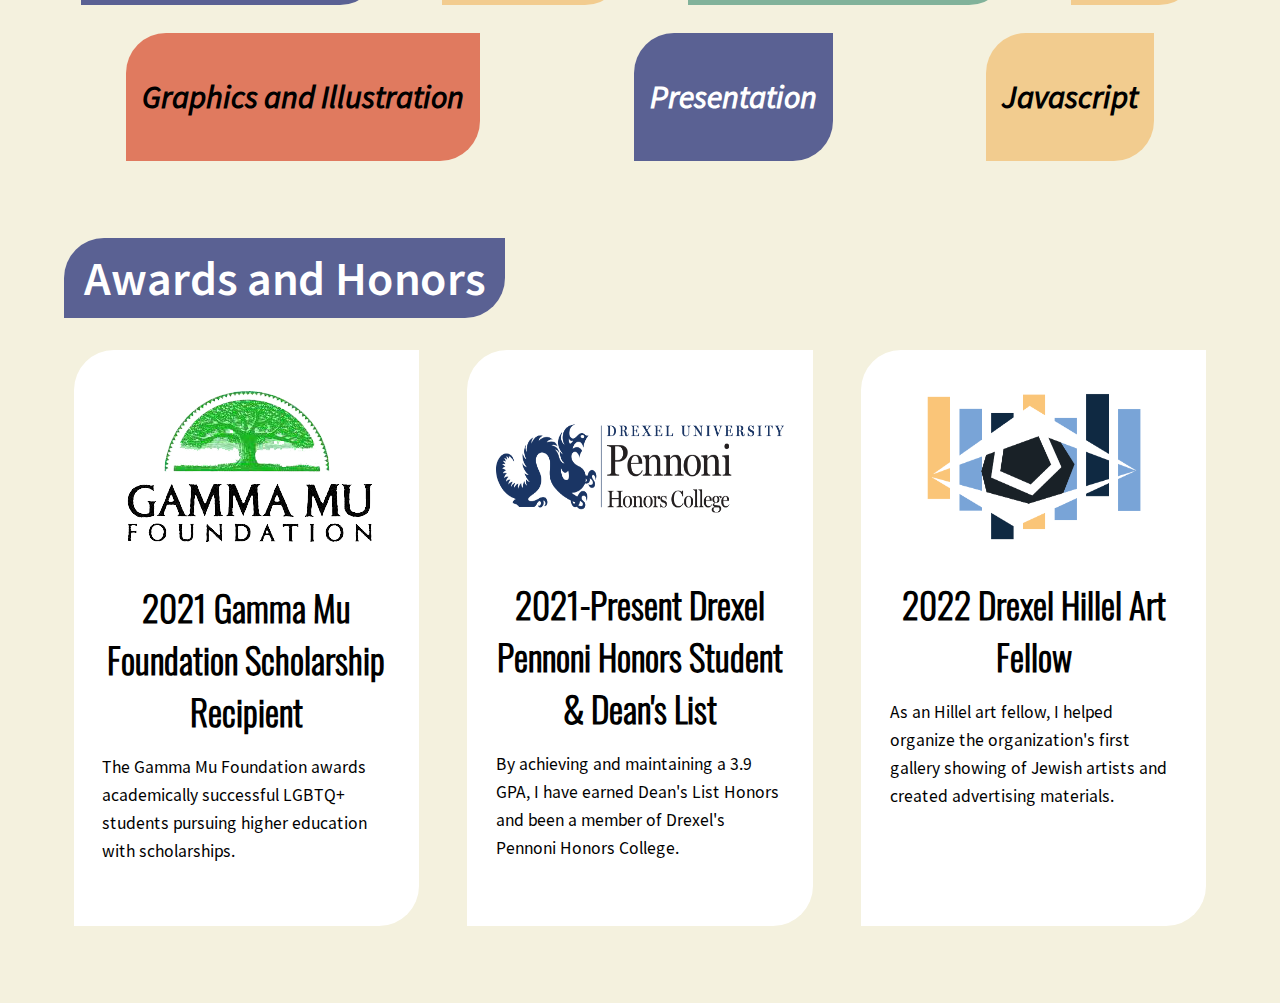
==== commit 2c915265: "card update" ====
--- a/about.html
+++ b/about.html
@@ -9,9 +9,9 @@
 </head>
 <body>
     <header>
-            <img id="toggleopen" class="icon" src="imgs/menubutton.png" alt="hamburger menu icon"/>
+            <img id="toggleopen" class="icon" src="imgs/menubutton.png" alt="hamburger menu icon">
         <nav id="menunav">
-                <img id="toggleclose" class="icon" src="imgs/menuexit.png" alt="close menu icon" />
+                <img id="toggleclose" class="icon" src="imgs/menuexit.png" alt="close menu icon" >
             <ul>
                 <li>
                     <a  href="index.html">Home</a>
@@ -36,7 +36,7 @@
 <main class="maingrid">
 <section class="titlehead">
    <div class="wrapper1">
-           <img class="heroimg" src="imgs/heroimg2.png" alt="illustration of designer Eli Goldberg with a green background"/>
+           <img class="heroimg" src="imgs/heroimg2.png" alt="illustration of designer Eli Goldberg with a green background">
            <div class="wrapperwords">
            <div>
                <h3 class=" blue square whitetext">
@@ -57,7 +57,7 @@
        </div>
    </section>
    <section class="whoami">
-       <img src="imgs/divider1.svg" class="linediv">
+       <img src="imgs/divider1.svg" alt="divider line with varied weight" class="linediv">
            <div class="about vertflex">
                <div>
                    <h2 class="red">
@@ -73,8 +73,7 @@
                    </p>
                </div>
            </div>
-       </div>
-       <img src="imgs/divider2.svg" class="linediv">
+       <img src="imgs/divider2.svg" alt="divider line with varied weight" class="linediv">
        </section>
        <section>
         <h2 class="yellow">
@@ -146,6 +145,43 @@
         </div>
     </div>
        </section>
+       <section>
+        <h2 class="whitetext blue">
+            Awards and Honors
+        </h2>
+        <div class="skillwrapper">
+            <div class="card">
+                <img src="imgs/gamma-mu-logo.png" alt="a green tree logo over text reading Gamma Mu Foundation ">
+                <h5>
+                    2021 Gamma Mu Foundation Scholarship Recipient
+                </h5>
+                <p>
+                    The Gamma Mu Foundation awards academically successful LGBTQ+ students pursuing higher education with scholarships.
+                </p>
+            </div>
+            <div class="card">
+                <img src="imgs/drexel-pennoni-logo.png" alt="drexel university's honors college logo">
+                <h5>
+                    2021-Present Drexel Pennoni Honors Student &amp; Dean's List
+                </h5>
+                <div>
+                    <p>
+                        By achieving and maintaining a 3.9 GPA, I have earned Dean's List Honors and been a member of Drexel's Pennoni Honors College.
+                    </p>
+                </div>
+            </div>
+            <div class="card">
+                <img src="imgs/artsfellowlogo.png" alt="a logo of an abstract eye with seven rectangular pillars placed behind it" >
+                <h5>
+                    2022 Drexel Hillel Art Fellow
+                </h5>
+                <p>
+                    As an Hillel art fellow, I helped organize the organization's first gallery showing of Jewish artists and created advertising materials.
+                </p>
+            </div>
+        </div>
+       </section>
     </main>
     <script src="script.js"></script>
-</body>+</body>
+</html>--- a/stylesheet.css
+++ b/stylesheet.css
@@ -186,7 +186,7 @@
     margin: 0;
     text-align: center;
 }
-h4 {
+button {
     /* button */
     display: inline-block;
     font-family: Verdana, Geneva, Tahoma, sans-serif;
@@ -488,6 +488,29 @@
 ol {
     padding: 0;
 }
+/* card */
+
+.card img {
+    min-height: 175px;
+    display:block;
+    margin: 0 auto;
+    max-width: 100%;
+}
+.card h5 {
+    margin: 1.5rem 0 1rem;
+}
+/* .card div {
+    position: relative;
+    bottom: 0;
+    padding: auto 0;
+} */
+.card {
+    background-color: white;
+    border-radius: var(--border_rad);
+    max-width: 1024px;
+    padding: 2.5%;
+    width: 30%;
+}
 
 /* nav menu */
 
@@ -697,7 +720,7 @@
     .maincaseimg {
         margin-top: -5%;
     }
-    div.button h4 {
+    div.button {
         min-width: fit-content;
     }
     .icon {
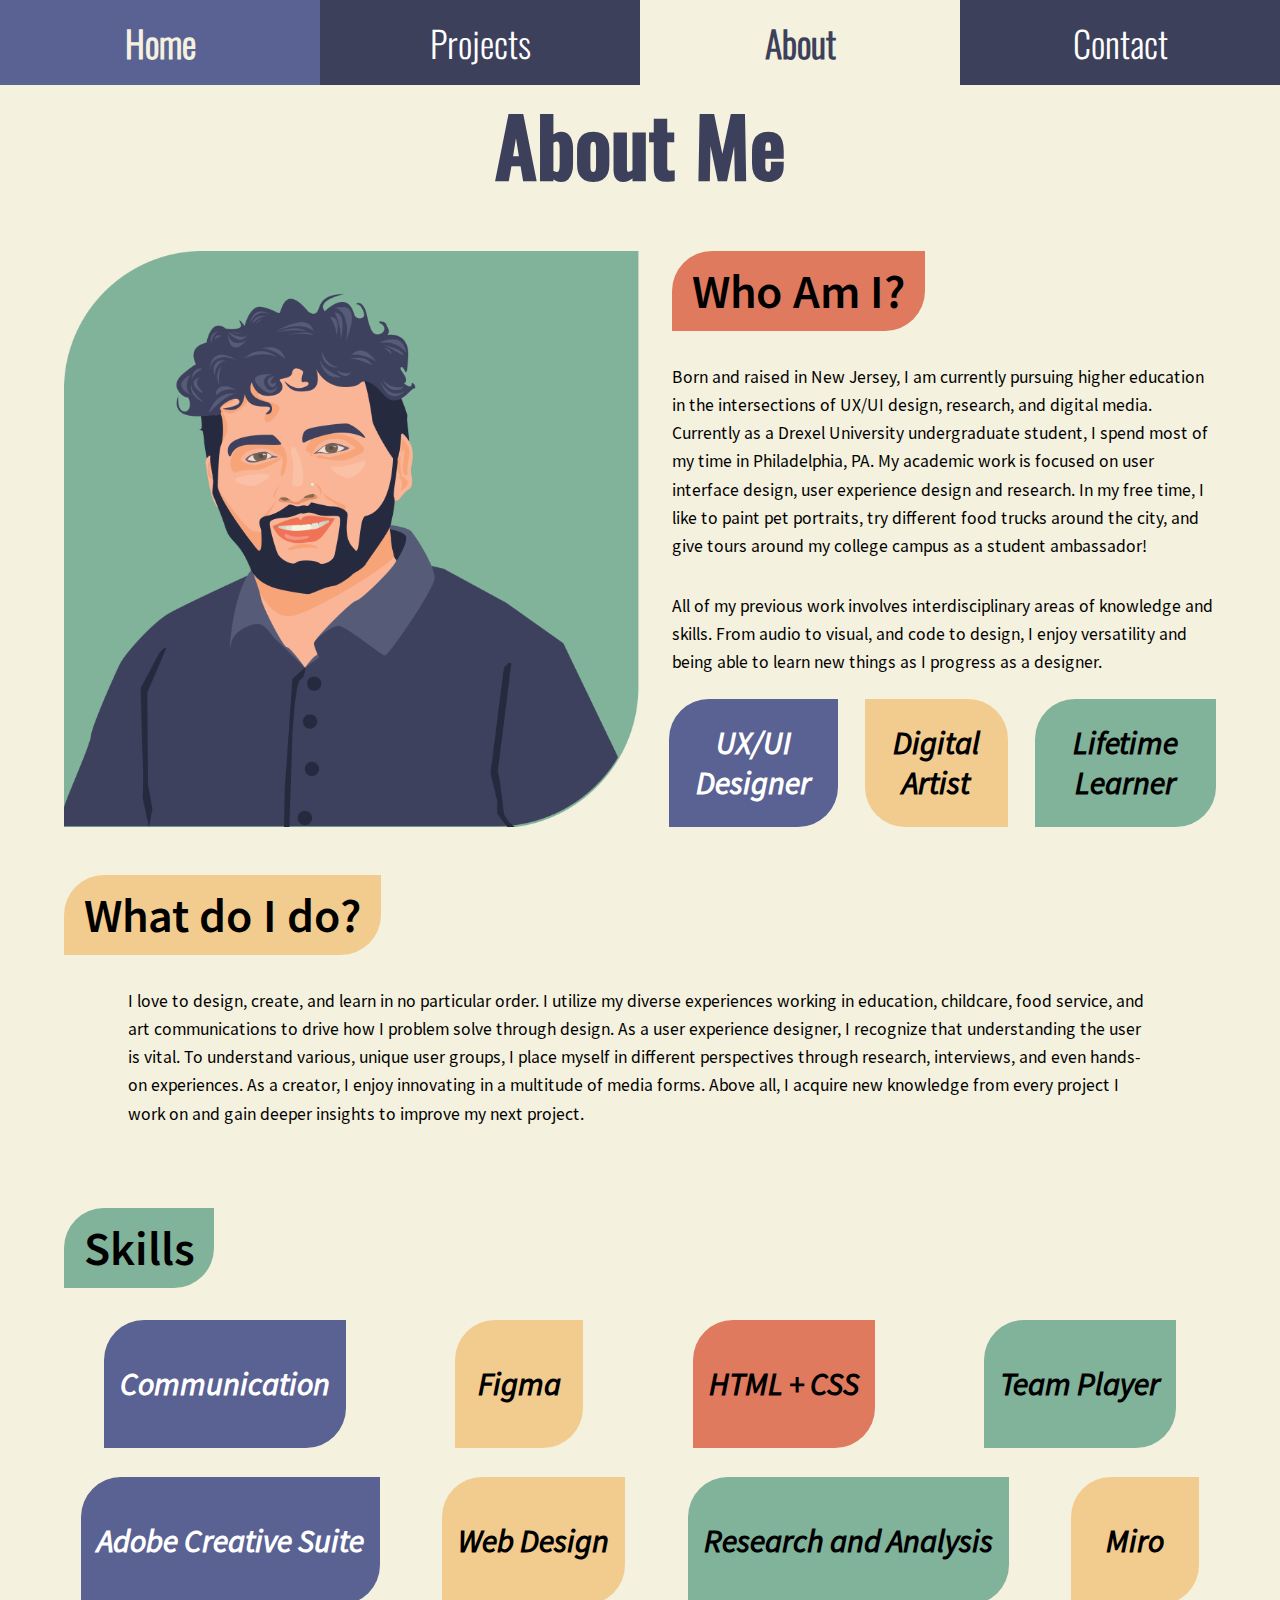
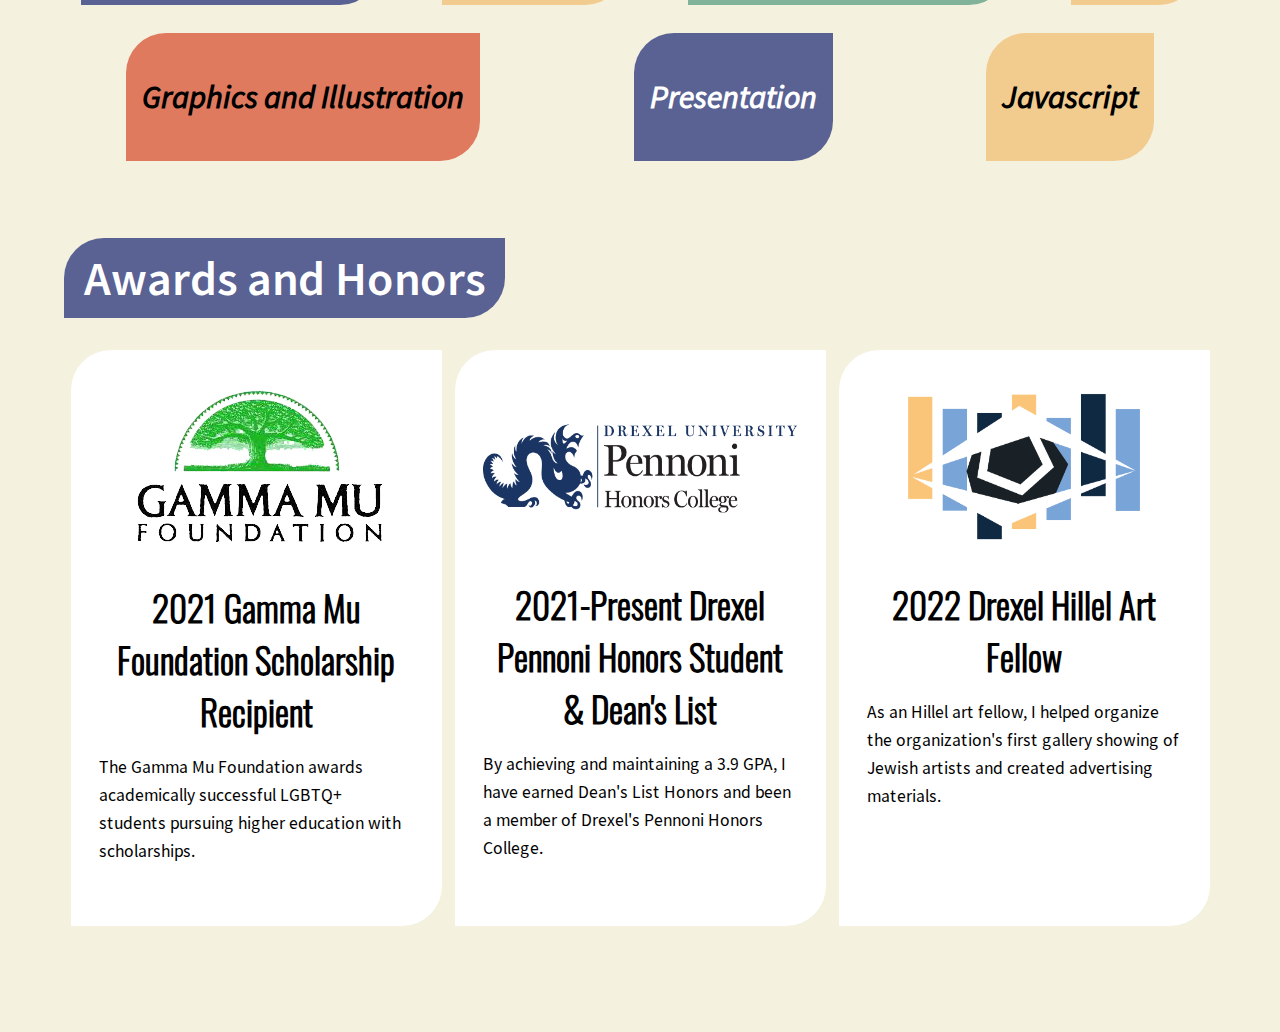
==== commit 63887057: "awards about bug fix" ====
--- a/about.html
+++ b/about.html
@@ -149,8 +149,8 @@
         <h2 class="whitetext blue">
             Awards and Honors
         </h2>
-        <div class="skillwrapper">
-            <div class="card">
+        <div class="awardwrapper">
+            <div class=" card">
                 <img src="imgs/gamma-mu-logo.png" alt="a green tree logo over text reading Gamma Mu Foundation ">
                 <h5>
                     2021 Gamma Mu Foundation Scholarship Recipient
--- a/stylesheet.css
+++ b/stylesheet.css
@@ -107,6 +107,19 @@
     column-gap: 2.5%;;
     justify-content: space-around;
     flex-wrap: wrap;
+}
+
+.awardwrapper .card {
+    display:block;
+    min-width: 371px;
+    margin-bottom: 5%; 
+}
+
+.awardwrapper {
+    display: flex;
+    flex-wrap: wrap;
+    width: 100%;
+    justify-content: space-around;
 }
 .skillwrapper div {
     margin-bottom: 2.5%;
